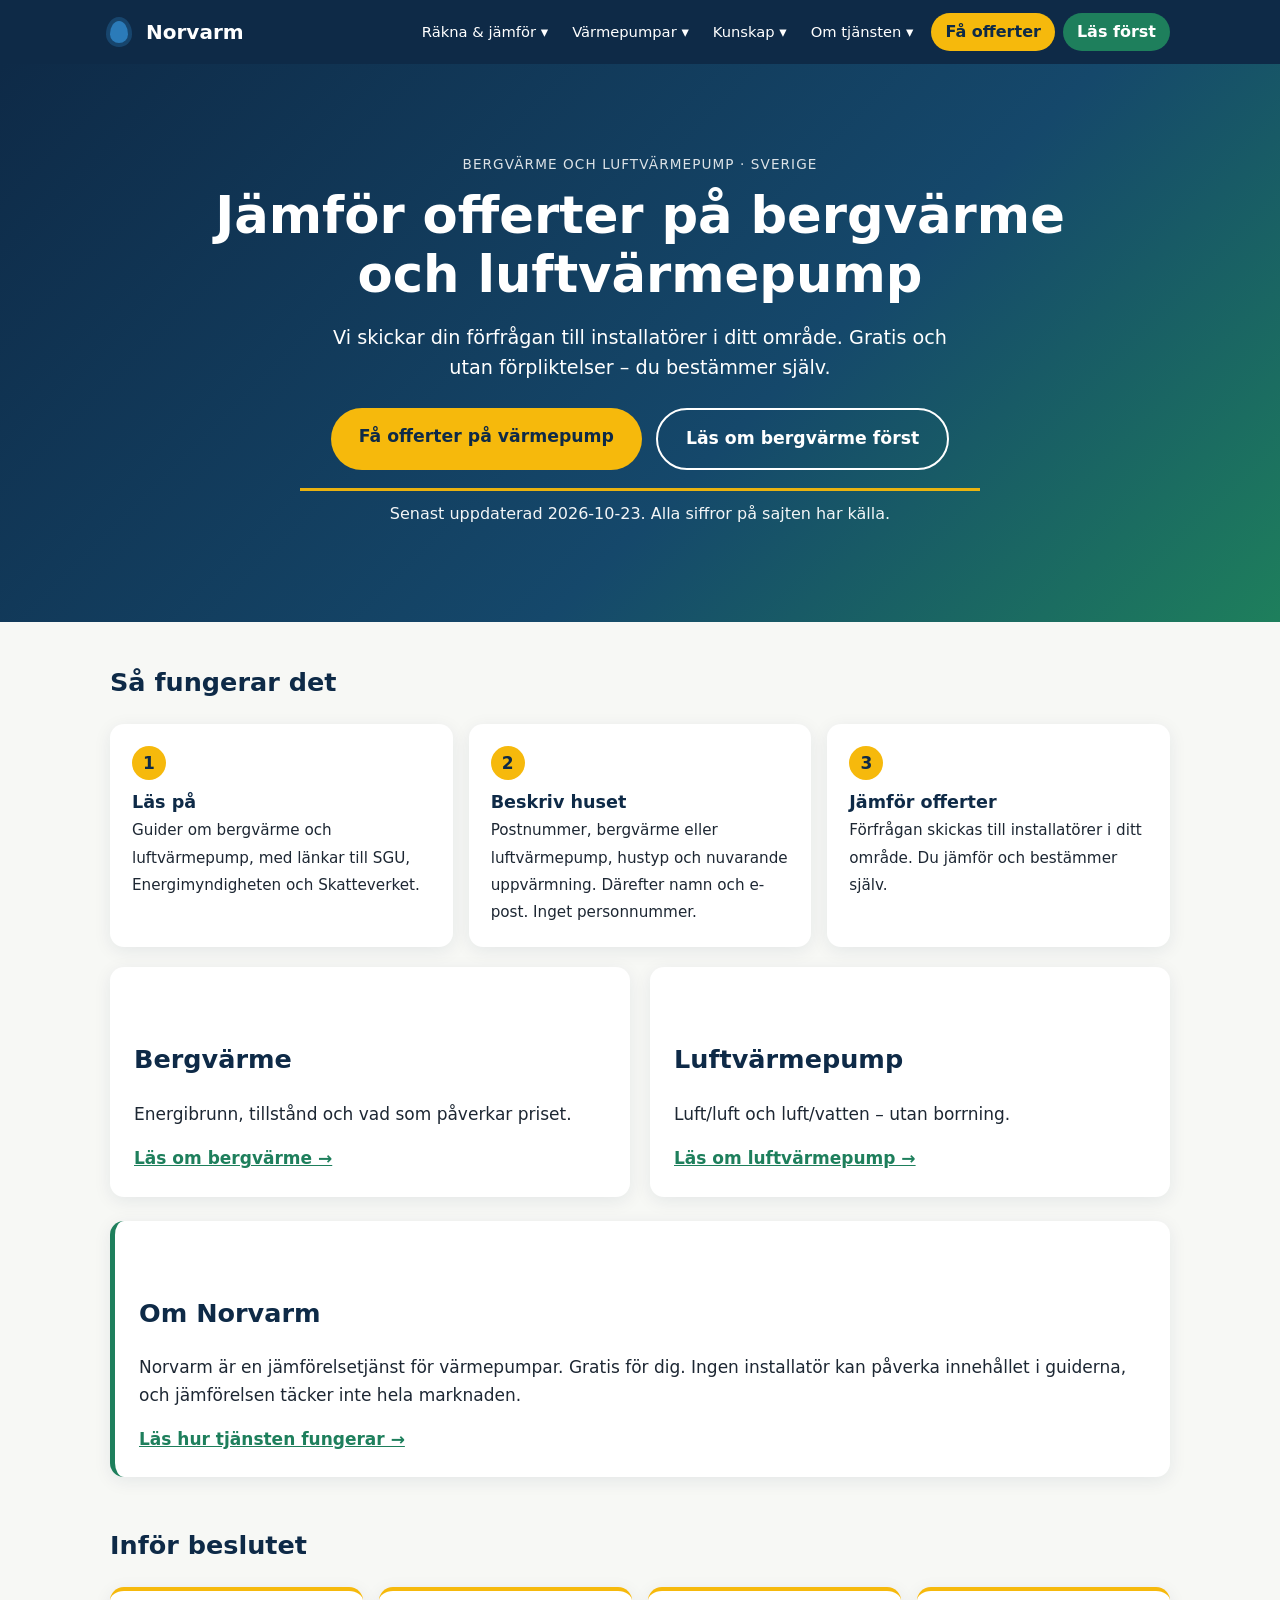
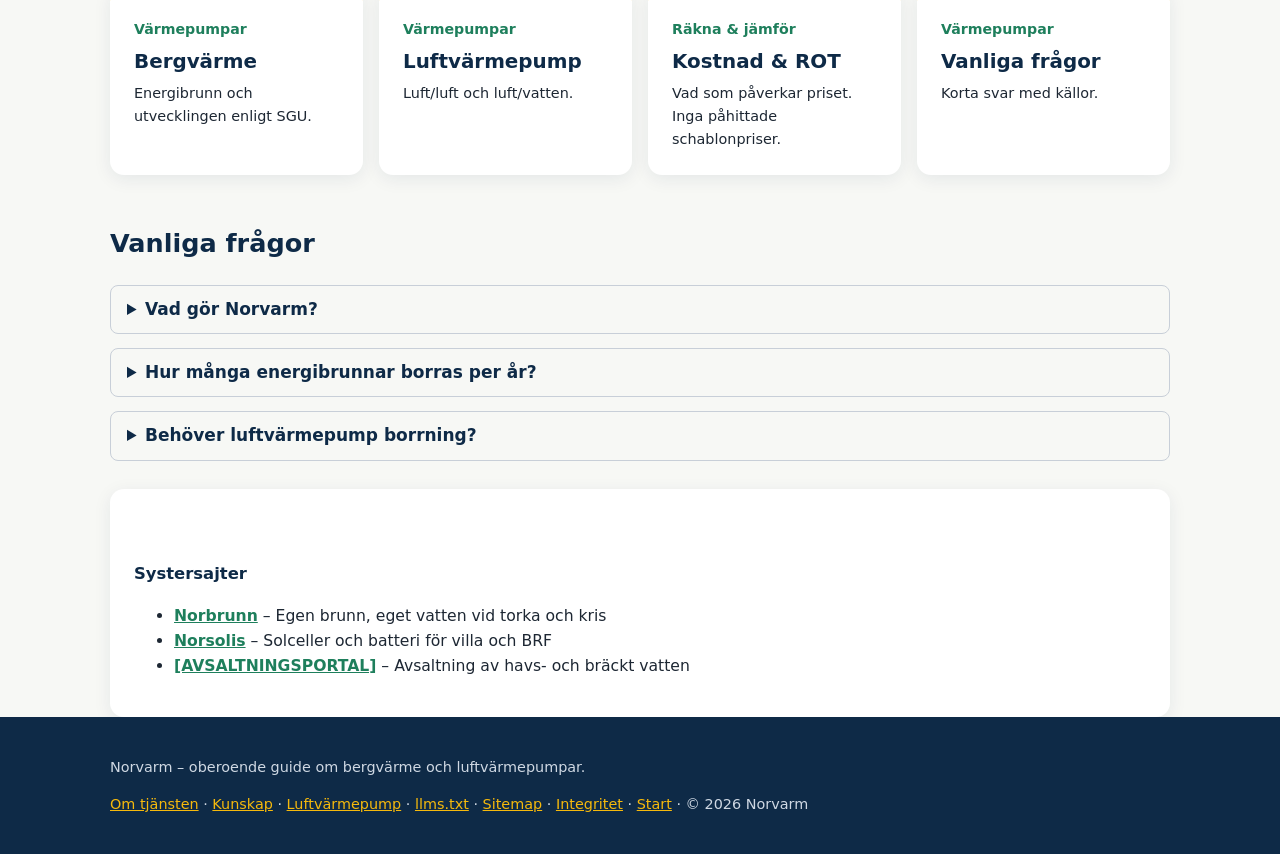
==== index.html @ ae88b84b "Staging: norvarm.se (noindex kvar, ej publicerad)" ====
<!doctype html><html lang="sv"><head><meta charset="utf-8"><meta name="viewport" content="width=device-width,initial-scale=1"><title>Bergvärme och luftvärmepump – jämför offerter | Norvarm</title><meta name="description" content="Guider om bergvärme och luftvärmepumpar med källor, och offerter från installatörer i ditt område."><meta name="robots" content="noindex,nofollow"><!-- PROTOTYP: ta bort noindex vid publicering --><link rel="canonical" href="https://norvarm.se/"><meta property="og:type" content="website"><meta property="og:site_name" content="Norvarm"><meta property="og:title" content="Bergvärme och luftvärmepump – jämför offerter | Norvarm"><meta property="og:description" content="Guider om bergvärme och luftvärmepumpar med källor, och offerter från installatörer i ditt område."><meta property="og:url" content="https://norvarm.se/"><meta property="og:locale" content="sv_SE"><script type="application/ld+json">{"@context": "https://schema.org", "@graph": [{"@type": "Organization", "@id": "https://norvarm.se/#org", "name": "Norvarm", "url": "https://norvarm.se/", "description": "Oberoende guide om bergvärme och luftvärmepumpar, med förmedling av offertförfrågningar till installatörer."}, {"@type": "FAQPage", "mainEntity": [{"@type": "Question", "name": "Vad gör Norvarm?", "acceptedAnswer": {"@type": "Answer", "text": "Norvarm samlar fakta om bergvärme och luftvärmepumpar och skickar din offertförfrågan vidare till installatörer i ditt område. Gratis för dig."}}, {"@type": "Question", "name": "Hur många energibrunnar borras per år?", "acceptedAnswer": {"@type": "Answer", "text": "I SGU:s brunnsregister finns 11 369 nya energibrunnar med borrår 2025, mot 21 293 år 2015."}}, {"@type": "Question", "name": "Behöver luftvärmepump borrning?", "acceptedAnswer": {"@type": "Answer", "text": "Nej. Den hämtar värme ur uteluften."}}]}, {"@type": "WebSite", "name": "Norvarm", "url": "https://norvarm.se/", "inLanguage": "sv-SE"}, {"@type": "Service", "name": "Offertförmedling värmepump", "serviceType": "Förmedling av offertförfrågningar för bergvärme och luftvärmepump", "provider": {"@id": "https://norvarm.se/#org"}, "areaServed": {"@type": "Country", "name": "Sverige"}, "offers": {"@type": "Offer", "price": "0", "priceCurrency": "SEK", "description": "Gratis för privatpersoner"}}]}</script><link rel="stylesheet" href="style.css"><!-- TODO: GoatCounter när domänen är live --></head><body>
<a class="skip" href="#main">Hoppa till innehållet</a>
<header><div class="wrap hd"><a class="logo" href="index.html"><span class="drop" aria-hidden="true"></span>Norvarm</a><button type="button" class="burger" aria-expanded="false" aria-controls="huvudmeny" aria-label="Öppna menyn">☰</button><nav id="huvudmeny" aria-label="Huvudmeny"><ul><li class="dd"><button type="button" aria-expanded="false" aria-controls="dd0">Räkna &amp; jämför <span aria-hidden="true">▾</span></button><ul id="dd0"><li><a href="offert.html">Jämför offerter</a></li><li><a href="kostnad-varmepump.html">Kostnad &amp; ROT</a></li></ul></li><li class="dd"><button type="button" aria-expanded="false" aria-controls="dd1">Värmepumpar <span aria-hidden="true">▾</span></button><ul id="dd1"><li><a href="bergvarme-energibrunn.html">Bergvärme</a></li><li><a href="luftvarmepump.html">Luftvärmepump</a></li><li><a href="vanliga-fragor-varme.html">Vanliga frågor</a></li></ul></li><li class="dd"><button type="button" aria-expanded="false" aria-controls="dd2">Kunskap <span aria-hidden="true">▾</span></button><ul id="dd2"><li><a href="kunskap.html">Alla guider</a></li></ul></li><li class="dd"><button type="button" aria-expanded="false" aria-controls="dd3">Om tjänsten <span aria-hidden="true">▾</span></button><ul id="dd3"><li><a href="om-tjansten.html">Så fungerar Norvarm</a></li><li><a href="integritet.html">Integritet</a></li></ul></li><li><a class="btn sm" href="offert.html">Få offerter</a></li><li><a class="btn sm alt" href="bergvarme-energibrunn.html">Läs först</a></li></ul></nav></div></header>
<main id="main"><section class="hero"><div class="wrap"><p class="kicker">Bergvärme och luftvärmepump · Sverige</p><h1>Jämför offerter på bergvärme och luftvärmepump</h1><p>Vi skickar din förfrågan till installatörer i ditt område. Gratis och utan förpliktelser – du bestämmer själv.</p>
<div class="ctas"><a class="btn big" href="offert.html">Få offerter på värmepump</a><a class="btn big ghost" href="bergvarme-energibrunn.html">Läs om bergvärme först</a></div>
<p class="after">Senast uppdaterad <time datetime="2026-10-23">2026-10-23</time>. Alla siffror på sajten har källa.</p></div></section>
<section class="wrap steps" aria-labelledby="sa-funkar"><h2 id="sa-funkar">Så fungerar det</h2><ol class="steplist">
<li><strong>Läs på</strong><span>Guider om bergvärme och luftvärmepump, med länkar till SGU, Energimyndigheten och Skatteverket.</span></li>
<li><strong>Beskriv huset</strong><span>Postnummer, bergvärme eller luftvärmepump, hustyp och nuvarande uppvärmning. Därefter namn och e-post. Inget personnummer.</span></li>
<li><strong>Jämför offerter</strong><span>Förfrågan skickas till installatörer i ditt område. Du jämför och bestämmer själv.</span></li></ol></section>
<section class="wrap split"><div class="box"><h2>Bergvärme</h2><p>Energibrunn, tillstånd och vad som påverkar priset.</p><a href="bergvarme-energibrunn.html">Läs om bergvärme →</a></div><div class="box"><h2>Luftvärmepump</h2><p>Luft/luft och luft/vatten – utan borrning.</p><a href="luftvarmepump.html">Läs om luftvärmepump →</a></div></section>
<section class="wrap trust"><div class="box"><h2>Om Norvarm</h2><p>Norvarm är en jämförelsetjänst för värmepumpar. Gratis för dig. Ingen installatör kan påverka innehållet i guiderna, och jämförelsen täcker inte hela marknaden.</p><a href="om-tjansten.html">Läs hur tjänsten fungerar →</a></div></section>
<section class="wrap"><h2>Inför beslutet</h2><div class="grid">
<a class="card" href="bergvarme-energibrunn.html"><small>Värmepumpar</small><h3>Bergvärme</h3><p>Energibrunn och utvecklingen enligt SGU.</p></a>
<a class="card" href="luftvarmepump.html"><small>Värmepumpar</small><h3>Luftvärmepump</h3><p>Luft/luft och luft/vatten.</p></a>
<a class="card" href="kostnad-varmepump.html"><small>Räkna &amp; jämför</small><h3>Kostnad &amp; ROT</h3><p>Vad som påverkar priset. Inga påhittade schablonpriser.</p></a>
<a class="card" href="vanliga-fragor-varme.html"><small>Värmepumpar</small><h3>Vanliga frågor</h3><p>Korta svar med källor.</p></a></div></section>
<section class="wrap"><section aria-labelledby="faq"><h2 id="faq">Vanliga frågor</h2><details><summary>Vad gör Norvarm?</summary><p>Norvarm samlar fakta om bergvärme och luftvärmepumpar och skickar din offertförfrågan vidare till installatörer i ditt område. Gratis för dig.</p></details><details><summary>Hur många energibrunnar borras per år?</summary><p>I SGU:s brunnsregister finns 11 369 nya energibrunnar med borrår 2025, mot 21 293 år 2015.</p></details><details><summary>Behöver luftvärmepump borrning?</summary><p>Nej. Den hämtar värme ur uteluften.</p></details></section><aside class="box" aria-label="Systersajter" style="margin-top:28px;font-size:.92em"><h2 style="font-size:1.05em">Systersajter</h2><ul><li><a href="https://norbrunn.se/" rel="noopener">Norbrunn</a> – Egen brunn, eget vatten vid torka och kris</li><li><a href="https://norsolis.com/" rel="noopener">Norsolis</a> – Solceller och batteri för villa och BRF</li><li><a href="https://[AVSALTNING-DOMÄN]/" rel="noopener">[AVSALTNINGSPORTAL]</a> – Avsaltning av havs- och bräckt vatten</li></ul></aside></section></main><footer><div class="wrap"><p>Norvarm – oberoende guide om bergvärme och luftvärmepumpar. <!-- TODO: bolag, org.nr och kontaktadress bestäms innan publicering --></p><p><a href="om-tjansten.html">Om tjänsten</a> · <a href="kunskap.html">Kunskap</a> · <a href="luftvarmepump.html">Luftvärmepump</a> · <a href="llms.txt">llms.txt</a> · <a href="sitemap.xml">Sitemap</a> · <a href="integritet.html">Integritet</a> · <a href="index.html">Start</a> · © 2026 Norvarm</p></div></footer>
<script>(function(){var dds=document.querySelectorAll('.dd');function closeAll(x){dds.forEach(function(d){if(d!==x){d.classList.remove('on');d.firstElementChild.setAttribute('aria-expanded','false')}})}
dds.forEach(function(d){var b=d.firstElementChild;b.addEventListener('click',function(){var o=!d.classList.contains('on');closeAll(d);d.classList.toggle('on',o);b.setAttribute('aria-expanded',String(o))})});
var bg=document.querySelector('.burger');bg.addEventListener('click',function(){var o=document.body.classList.toggle('open');bg.setAttribute('aria-expanded',String(o));bg.setAttribute('aria-label',o?'Stäng menyn':'Öppna menyn')});
document.addEventListener('keydown',function(e){if(e.key==='Escape'){closeAll(null);document.body.classList.remove('open')}});
document.addEventListener('click',function(e){if(!e.target.closest('.dd'))closeAll(null)})})();</script></body></html>
---- style.css ----
:root{--y:#F6B90C;--b:#0E2A47;--g:#1E7F5C;--bg:#F7F8F5}*{box-sizing:border-box}body{margin:0;font:17px/1.6 system-ui,Segoe UI,Roboto,sans-serif;color:#1d2733;background:var(--bg)}
.wrap{max-width:1100px;margin:auto;padding:0 20px}header{background:var(--b);position:sticky;top:0;z-index:9}.hd{display:flex;align-items:center;justify-content:space-between;min-height:64px}
.logo{color:#fff;font-weight:800;font-size:1.25rem;text-decoration:none;display:flex;gap:10px;align-items:center}.sun{width:22px;height:22px;border-radius:50%;background:var(--y);box-shadow:0 0 0 4px #f6b90c55}
nav ul{list-style:none;margin:0;padding:0;display:flex;gap:4px;align-items:center}nav button,nav a{color:#fff;background:none;border:0;font:inherit;font-size:.92rem;padding:8px 10px;cursor:pointer;text-decoration:none}
.dd{position:relative}.dd ul{display:none;position:absolute;top:100%;left:0;background:#fff;border-radius:8px;box-shadow:0 8px 24px #0003;flex-direction:column;align-items:stretch;min-width:210px;padding:6px}.dd ul a{color:var(--b);display:block}.dd ul a:hover{background:#f6b90c33}
.dd.on ul{display:flex}@media(hover:hover) and (min-width:861px){.dd:hover ul{display:flex}}.burger{display:none;color:#fff;background:none;border:0;font-size:1.6rem}
.btn{display:inline-block;background:var(--y);color:var(--b)!important;font-weight:700;padding:12px 22px;border-radius:999px;text-decoration:none;border:0;cursor:pointer;font-size:1rem}.btn.alt{background:var(--g);color:#fff!important}.btn.sm{padding:6px 14px;margin-left:4px}
.hero{background:linear-gradient(135deg,var(--b),#15486b 60%,var(--g));color:#fff;padding:90px 0 80px}.hero h1{font-size:clamp(2rem,5vw,3.2rem);line-height:1.15;max-width:760px;margin:0 0 16px}.hero p{font-size:1.2rem;max-width:620px}.ctas{display:flex;gap:14px;flex-wrap:wrap;margin-top:24px}
.split{display:grid;grid-template-columns:1fr 1fr;gap:20px;margin-top:-40px}.box,.card{background:#fff;border-radius:14px;padding:24px;box-shadow:0 4px 18px #0e2a4714}.box a{color:var(--g);font-weight:700}
.grid{display:grid;grid-template-columns:repeat(auto-fill,minmax(240px,1fr));gap:16px}.card{text-decoration:none;color:inherit;border-top:4px solid var(--y)}.card:hover{transform:translateY(-2px)}.card h3{margin:4px 0;color:var(--b)}.card small{color:var(--g);font-weight:700}.card p{font-size:.9rem;margin:0}
h2{color:var(--b);margin-top:48px}.chips{display:flex;flex-wrap:wrap;gap:10px;margin-bottom:60px}.chip{background:#fff;border:2px solid var(--b);color:var(--b);padding:8px 16px;border-radius:999px;text-decoration:none;font-weight:600}
.article{max-width:820px;background:#fff;margin:30px auto;padding:30px 40px;border-radius:14px}.article h1{color:var(--b);line-height:1.2}.article a{color:var(--g)}table{border-collapse:collapse;width:100%;display:block;overflow-x:auto;font-size:.92rem}td,th{border:1px solid #dde;padding:8px;text-align:left}th{background:#f6b90c22}
.ctabox{display:flex;gap:12px;flex-wrap:wrap;margin-top:30px;padding:20px;background:#f6b90c1a;border-radius:12px}
.formwrap{max-width:680px;margin:30px auto;background:#fff;padding:30px;border-radius:14px}.banner{background:#fff4d1;border:1px solid var(--y);color:#6b4e00;padding:8px 12px;border-radius:8px;font-size:.9rem;font-weight:600}
form label{display:block;margin:14px 0;font-weight:600;font-size:.95rem}input,select,textarea{display:block;width:100%;margin-top:5px;padding:11px;border:1px solid #c8cfd8;border-radius:8px;font:inherit}fieldset{border:1px solid #c8cfd8;border-radius:8px;margin:14px 0}label.c{display:flex;gap:8px;align-items:center;margin:6px 0;font-weight:400}label.c input{width:auto;margin:0}
.tack{text-align:center;padding:30px}footer{background:var(--b);color:#cfd8e3;padding:24px 0;font-size:.9rem}footer a{color:var(--y)}
@media(max-width:860px){.burger{display:block}nav{display:none;position:absolute;top:64px;left:0;right:0;background:var(--b);padding:10px 20px}body.open nav{display:block}nav ul{flex-direction:column;align-items:stretch}.dd ul{position:static;box-shadow:none}.split{grid-template-columns:1fr;margin-top:20px}.article{padding:20px;margin:0;border-radius:0}}
.aeo blockquote{border-left:4px solid #f5a623;background:#fff8ec;margin:1em 0;padding:.8em 1em;font-size:1.05em}
.aeo table{font-size:.9em}.updated{color:#666;font-size:.9em}
.nlf{max-width:520px;margin:1.5rem 0}.nlf form{display:grid;gap:.6rem}.nlf label{display:grid;gap:.25rem}.nlf label.c{display:block}.nlf input[type=email],.nlf select{padding:.5rem}.nlhero{max-width:none;background:#fff7e0;border:2px solid #f2b705;border-radius:12px;padding:1.5rem;margin:2rem 0}

/* 2026-10-09: säljande startsida, kalkyl, tvåstegsformulär, tillgänglighet */
.skip{position:absolute;left:-9999px;top:0;background:var(--y);color:var(--b);padding:10px 16px;z-index:99;font-weight:700}.skip:focus{left:10px;top:10px}
a:focus-visible,button:focus-visible,input:focus-visible,select:focus-visible,textarea:focus-visible,summary:focus-visible{outline:3px solid var(--y);outline-offset:2px}
.hero .kicker{text-transform:uppercase;letter-spacing:.08em;font-size:.85rem;opacity:.85;margin:0 0 10px}.hero h1{max-width:880px}
.btn.big{padding:15px 28px;font-size:1.08rem}.btn.ghost{background:transparent;color:#fff!important;border:2px solid #fff}.btn.ghostdark{background:#fff;color:var(--b)!important;border:2px solid var(--b)}
.hero .after{font-size:1rem;max-width:680px;opacity:.95;margin-top:18px;border-left:3px solid var(--y);padding-left:12px}
.steps h2{margin-top:40px}.steplist{list-style:none;padding:0;margin:0;display:grid;grid-template-columns:repeat(auto-fit,minmax(min(100%,240px),1fr));gap:16px;counter-reset:s}
.steplist li{background:#fff;border-radius:14px;padding:22px;box-shadow:0 4px 18px #0e2a4714;counter-increment:s}.steplist li::before{content:counter(s);display:inline-grid;place-items:center;width:34px;height:34px;border-radius:50%;background:var(--y);color:var(--b);font-weight:800;margin-bottom:8px}
.steplist strong{display:block;color:var(--b);font-size:1.1rem}.steplist span{font-size:.95rem}
.note{font-size:.92rem;color:#4a5866}.trust{margin-top:24px}.trust .box{border-left:5px solid var(--g)}.trust a{color:var(--g);font-weight:700}
.ctalead{flex-basis:100%;margin:0 0 4px;font-weight:600;color:var(--b)}
.crumbs{font-size:.88rem;margin-bottom:6px}.crumbs a{color:var(--g)}
.calcform fieldset{padding:12px 16px}.cgrid{display:grid;grid-template-columns:repeat(auto-fit,minmax(min(100%,230px),1fr));gap:4px 18px}
.cf{margin:10px 0}.cf label{display:block;font-weight:600;font-size:.95rem;margin:0}.cf .unit{font-weight:400;color:#4a5866}.cf small,form small{display:block;font-size:.82rem;color:#4a5866;margin-top:3px}
details{margin:14px 0;border:1px solid #c8cfd8;border-radius:8px;padding:10px 16px}summary{cursor:pointer;font-weight:700;color:var(--b)}
input[aria-invalid=true]{border-color:#b3261e;background:#fff5f4}.err{color:#b3261e;font-weight:600}
.kpis{display:grid;grid-template-columns:repeat(auto-fit,minmax(min(100%,200px),1fr));gap:12px;margin:10px 0}.kpi{background:#eef5ee;border-radius:10px;padding:14px}.kpi span{font-size:.88rem;color:#2c4a3e}.kpi strong{display:block;font-size:1.5rem;color:var(--b);line-height:1.25;margin:4px 0}.kpi small{font-size:.8rem;color:#4a5866}
table caption{text-align:left;font-weight:600;padding:6px 0;color:var(--b)}
.ctabox.big{display:block;background:#fff7e0;border:2px solid var(--y)}.ctabox.big h2{margin-top:0}
.stegind{font-weight:700;color:var(--g);margin:18px 0 0}.btnrow{display:flex;gap:12px;flex-wrap:wrap;margin-top:16px}
form label.c{align-items:flex-start}form label.c input{margin-top:5px}form h2{margin-top:20px}
.placeholder{background:#fff4d1;border:2px dashed var(--y);padding:10px 14px;border-radius:8px}
@media(max-width:860px){.dd ul{display:none}.dd.on ul{display:flex}nav .btn.sm{margin:6px 0;text-align:center}}
@media(max-width:480px){.hero{padding:48px 0 44px}.ctas .btn{width:100%;text-align:center}.formwrap{padding:18px 14px;margin:0;border-radius:0}.wrap{padding:0 14px}.btnrow .btn{flex:1 1 100%}.kpi strong{font-size:1.3rem}.article{padding:18px 14px}}
.article{overflow-wrap:break-word}.article a{word-break:break-word}
h2[id],h3[id],section[id]{scroll-margin-top:80px}
/* Startsidans hero centrerad + läsbara länkar (2026-10-16) */
.hero .wrap{text-align:center}.hero h1,.hero p,.hero p.kicker{margin-left:auto;margin-right:auto}.hero .ctas{justify-content:center}
.hero .after{border-left:0;border-top:3px solid var(--y);padding:10px 0 0}
.hero a:not(.btn){color:var(--y)}
.nlhero a{color:var(--b)}
/* Felmeddelanden i formulär (2026-10-17) */
.fel{color:#9B1C1C;background:#FDECEC;border-left:4px solid #9B1C1C;padding:8px 12px;font-weight:700}
.fel[hidden]{display:none}
.guidecta{margin:22px 0;padding:16px 20px;background:#fff7e0;border-left:4px solid var(--y);border-radius:10px}
.guidecta p{margin:0 0 10px}
.guidecta .btn.sm{margin:4px 8px 4px 0}
.sr{position:absolute!important;width:1px;height:1px;overflow:hidden;clip:rect(0 0 0 0);white-space:nowrap}
.lagesval{background:#fff7e0;border:2px solid var(--y)}
.lagesval label.c{display:flex;gap:8px;align-items:flex-start;margin:8px 0}
fieldset.lage{border:0;padding:0;margin:0}
fieldset.lage[hidden]{display:none}
.ferr{display:block;color:#9B1C1C;font-size:.92rem;font-weight:700;margin:4px 0 8px}
[aria-invalid=true]:not([type=radio]):not([type=checkbox]){border-color:#9B1C1C;outline:1px solid #9B1C1C}
/* brunn: droppe i stället för sol */
.drop{width:18px;height:22px;border-radius:50% 50% 50% 50%/60% 60% 40% 40%;background:#2B7BB9;box-shadow:0 0 0 4px #2b7bb955;display:inline-block;margin-right:8px;vertical-align:middle}
.split{margin-top:20px}
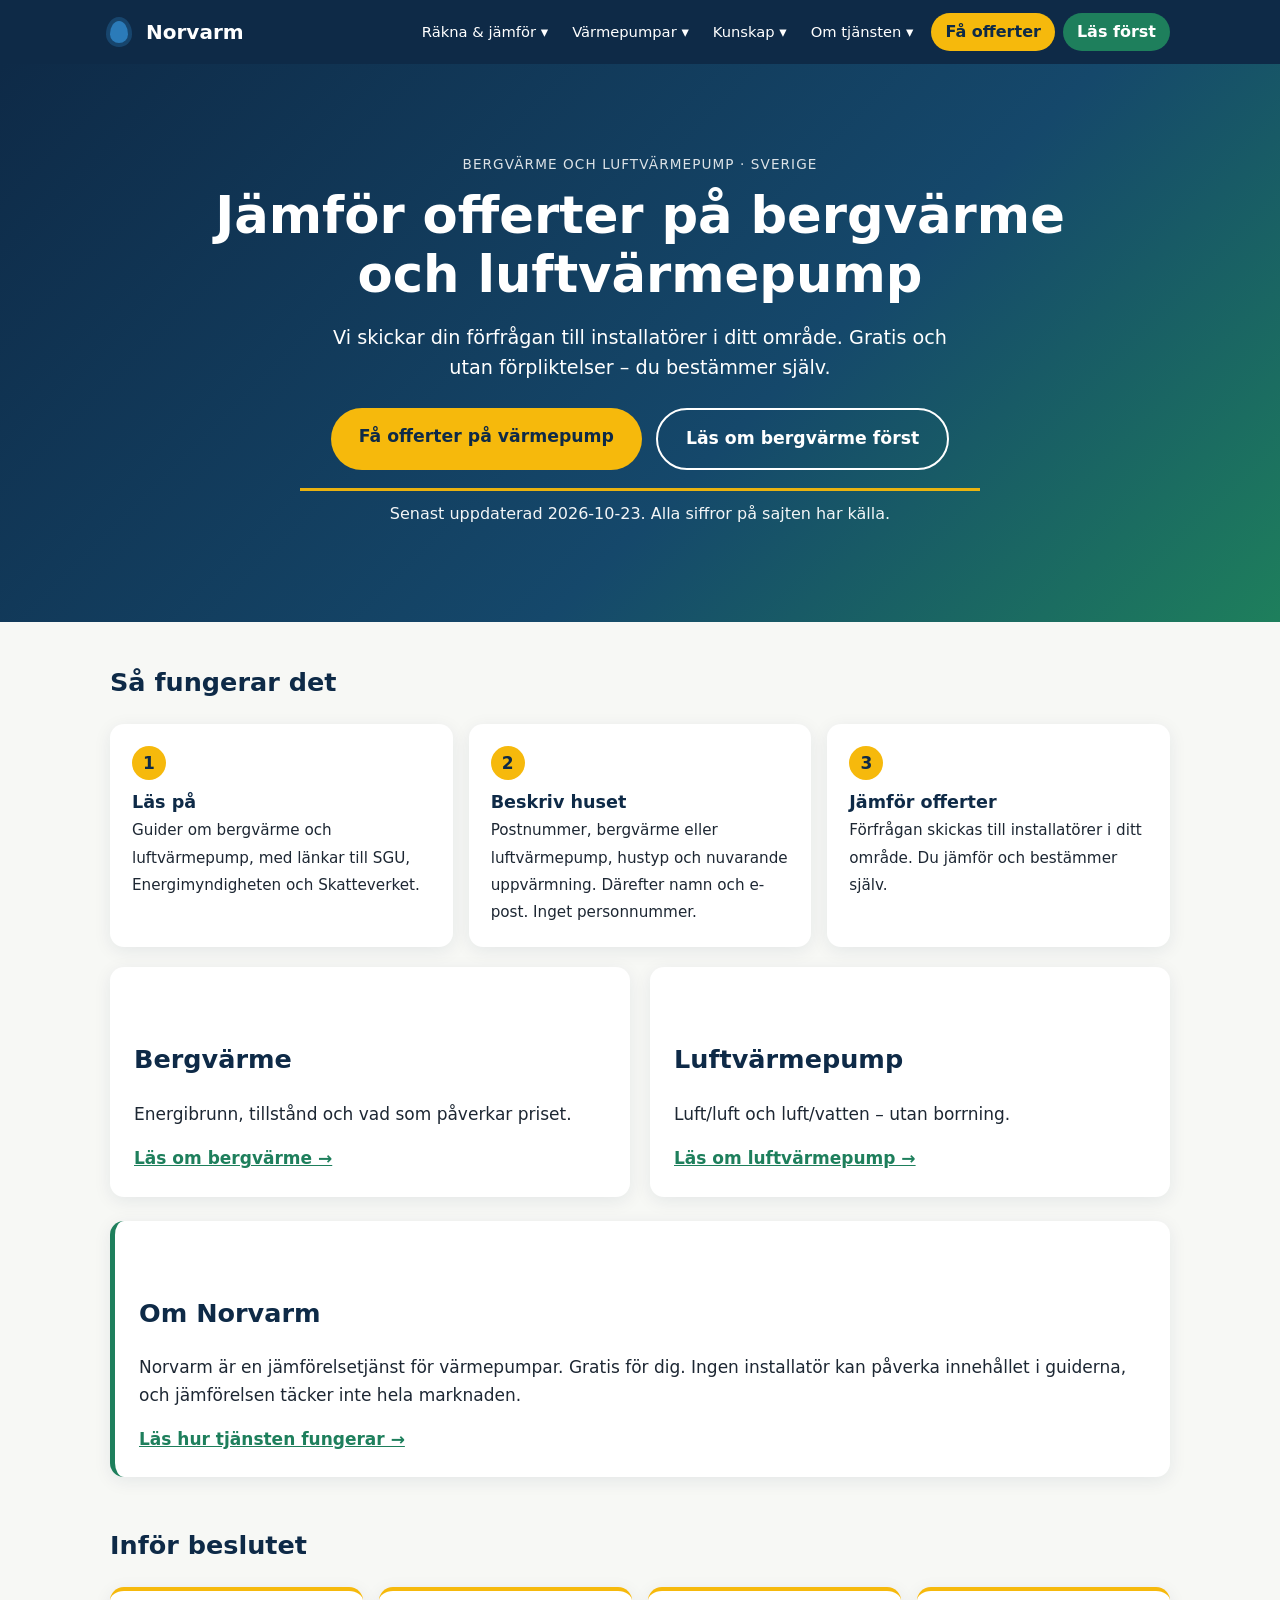
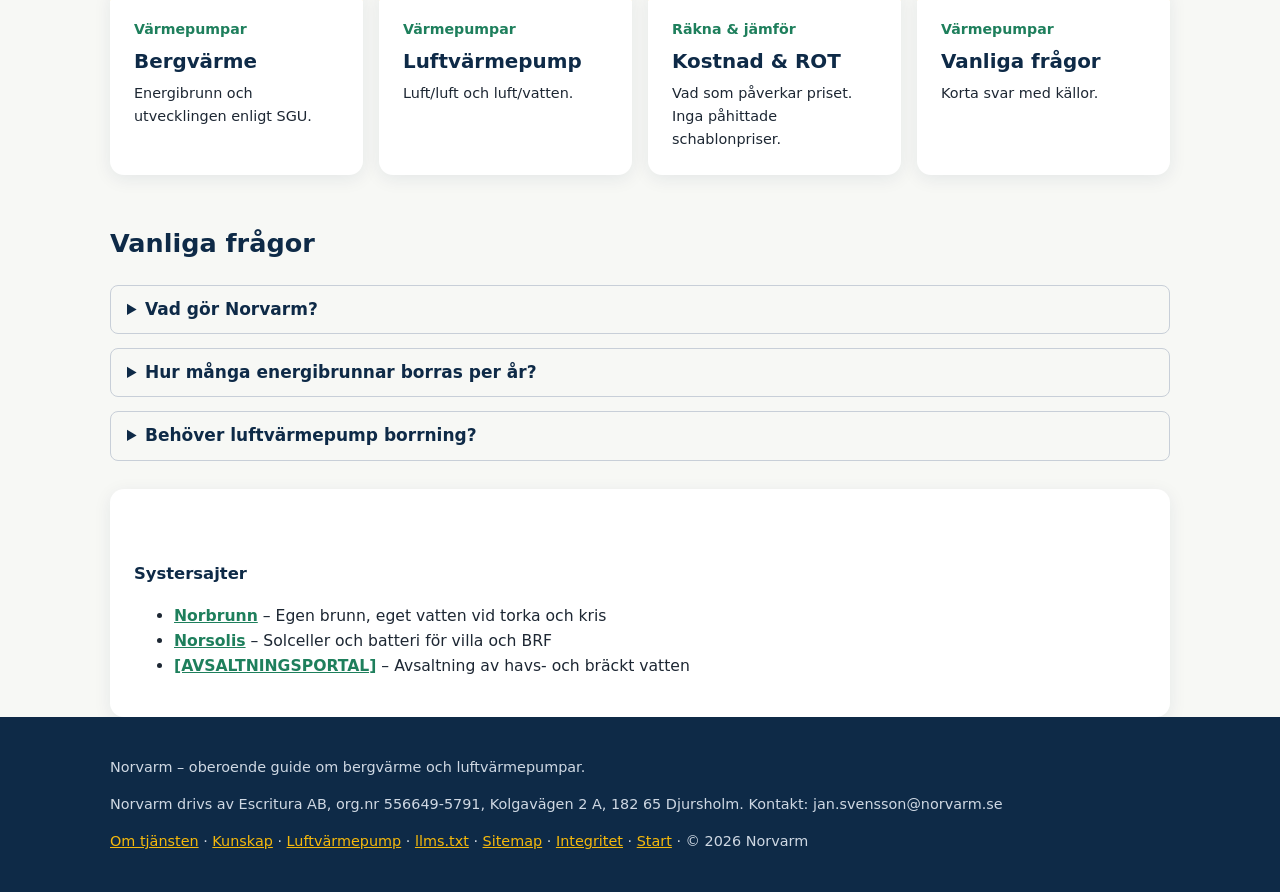
==== commit e37cbe5c: "Bolag/kontakt (Escritura AB, Jan Svensson), mejl som TODO" ====
--- a/index.html
+++ b/index.html
@@ -1,4 +1,4 @@
-<!doctype html><html lang="sv"><head><meta charset="utf-8"><meta name="viewport" content="width=device-width,initial-scale=1"><title>Bergvärme och luftvärmepump – jämför offerter | Norvarm</title><meta name="description" content="Guider om bergvärme och luftvärmepumpar med källor, och offerter från installatörer i ditt område."><meta name="robots" content="noindex,nofollow"><!-- PROTOTYP: ta bort noindex vid publicering --><link rel="canonical" href="https://norvarm.se/"><meta property="og:type" content="website"><meta property="og:site_name" content="Norvarm"><meta property="og:title" content="Bergvärme och luftvärmepump – jämför offerter | Norvarm"><meta property="og:description" content="Guider om bergvärme och luftvärmepumpar med källor, och offerter från installatörer i ditt område."><meta property="og:url" content="https://norvarm.se/"><meta property="og:locale" content="sv_SE"><script type="application/ld+json">{"@context": "https://schema.org", "@graph": [{"@type": "Organization", "@id": "https://norvarm.se/#org", "name": "Norvarm", "url": "https://norvarm.se/", "description": "Oberoende guide om bergvärme och luftvärmepumpar, med förmedling av offertförfrågningar till installatörer."}, {"@type": "FAQPage", "mainEntity": [{"@type": "Question", "name": "Vad gör Norvarm?", "acceptedAnswer": {"@type": "Answer", "text": "Norvarm samlar fakta om bergvärme och luftvärmepumpar och skickar din offertförfrågan vidare till installatörer i ditt område. Gratis för dig."}}, {"@type": "Question", "name": "Hur många energibrunnar borras per år?", "acceptedAnswer": {"@type": "Answer", "text": "I SGU:s brunnsregister finns 11 369 nya energibrunnar med borrår 2025, mot 21 293 år 2015."}}, {"@type": "Question", "name": "Behöver luftvärmepump borrning?", "acceptedAnswer": {"@type": "Answer", "text": "Nej. Den hämtar värme ur uteluften."}}]}, {"@type": "WebSite", "name": "Norvarm", "url": "https://norvarm.se/", "inLanguage": "sv-SE"}, {"@type": "Service", "name": "Offertförmedling värmepump", "serviceType": "Förmedling av offertförfrågningar för bergvärme och luftvärmepump", "provider": {"@id": "https://norvarm.se/#org"}, "areaServed": {"@type": "Country", "name": "Sverige"}, "offers": {"@type": "Offer", "price": "0", "priceCurrency": "SEK", "description": "Gratis för privatpersoner"}}]}</script><link rel="stylesheet" href="style.css"><!-- TODO: GoatCounter när domänen är live --></head><body>
+<!doctype html><html lang="sv"><head><meta charset="utf-8"><meta name="viewport" content="width=device-width,initial-scale=1"><title>Bergvärme och luftvärmepump – jämför offerter | Norvarm</title><meta name="description" content="Guider om bergvärme och luftvärmepumpar med källor, och offerter från installatörer i ditt område."><meta name="robots" content="noindex,nofollow"><!-- PROTOTYP: ta bort noindex vid publicering --><link rel="canonical" href="https://norvarm.se/"><meta property="og:type" content="website"><meta property="og:site_name" content="Norvarm"><meta property="og:title" content="Bergvärme och luftvärmepump – jämför offerter | Norvarm"><meta property="og:description" content="Guider om bergvärme och luftvärmepumpar med källor, och offerter från installatörer i ditt område."><meta property="og:url" content="https://norvarm.se/"><meta property="og:locale" content="sv_SE"><script type="application/ld+json">{"@context": "https://schema.org", "@graph": [{"@type": "Organization", "@id": "https://norvarm.se/#org", "name": "Norvarm", "url": "https://norvarm.se/", "description": "Oberoende guide om bergvärme och luftvärmepumpar, med förmedling av offertförfrågningar till installatörer.", "legalName": "Escritura AB", "taxID": "556649-5791", "address": {"@type": "PostalAddress", "streetAddress": "Kolgavägen 2 A", "postalCode": "182 65", "addressLocality": "Djursholm", "addressCountry": "SE"}}, {"@type": "FAQPage", "mainEntity": [{"@type": "Question", "name": "Vad gör Norvarm?", "acceptedAnswer": {"@type": "Answer", "text": "Norvarm samlar fakta om bergvärme och luftvärmepumpar och skickar din offertförfrågan vidare till installatörer i ditt område. Gratis för dig."}}, {"@type": "Question", "name": "Hur många energibrunnar borras per år?", "acceptedAnswer": {"@type": "Answer", "text": "I SGU:s brunnsregister finns 11 369 nya energibrunnar med borrår 2025, mot 21 293 år 2015."}}, {"@type": "Question", "name": "Behöver luftvärmepump borrning?", "acceptedAnswer": {"@type": "Answer", "text": "Nej. Den hämtar värme ur uteluften."}}]}, {"@type": "WebSite", "name": "Norvarm", "url": "https://norvarm.se/", "inLanguage": "sv-SE"}, {"@type": "Service", "name": "Offertförmedling värmepump", "serviceType": "Förmedling av offertförfrågningar för bergvärme och luftvärmepump", "provider": {"@id": "https://norvarm.se/#org"}, "areaServed": {"@type": "Country", "name": "Sverige"}, "offers": {"@type": "Offer", "price": "0", "priceCurrency": "SEK", "description": "Gratis för privatpersoner"}}]}</script><link rel="stylesheet" href="style.css"><!-- TODO: GoatCounter när domänen är live --></head><body>
 <a class="skip" href="#main">Hoppa till innehållet</a>
 <header><div class="wrap hd"><a class="logo" href="index.html"><span class="drop" aria-hidden="true"></span>Norvarm</a><button type="button" class="burger" aria-expanded="false" aria-controls="huvudmeny" aria-label="Öppna menyn">☰</button><nav id="huvudmeny" aria-label="Huvudmeny"><ul><li class="dd"><button type="button" aria-expanded="false" aria-controls="dd0">Räkna &amp; jämför <span aria-hidden="true">▾</span></button><ul id="dd0"><li><a href="offert.html">Jämför offerter</a></li><li><a href="kostnad-varmepump.html">Kostnad &amp; ROT</a></li></ul></li><li class="dd"><button type="button" aria-expanded="false" aria-controls="dd1">Värmepumpar <span aria-hidden="true">▾</span></button><ul id="dd1"><li><a href="bergvarme-energibrunn.html">Bergvärme</a></li><li><a href="luftvarmepump.html">Luftvärmepump</a></li><li><a href="vanliga-fragor-varme.html">Vanliga frågor</a></li></ul></li><li class="dd"><button type="button" aria-expanded="false" aria-controls="dd2">Kunskap <span aria-hidden="true">▾</span></button><ul id="dd2"><li><a href="kunskap.html">Alla guider</a></li></ul></li><li class="dd"><button type="button" aria-expanded="false" aria-controls="dd3">Om tjänsten <span aria-hidden="true">▾</span></button><ul id="dd3"><li><a href="om-tjansten.html">Så fungerar Norvarm</a></li><li><a href="integritet.html">Integritet</a></li></ul></li><li><a class="btn sm" href="offert.html">Få offerter</a></li><li><a class="btn sm alt" href="bergvarme-energibrunn.html">Läs först</a></li></ul></nav></div></header>
 <main id="main"><section class="hero"><div class="wrap"><p class="kicker">Bergvärme och luftvärmepump · Sverige</p><h1>Jämför offerter på bergvärme och luftvärmepump</h1><p>Vi skickar din förfrågan till installatörer i ditt område. Gratis och utan förpliktelser – du bestämmer själv.</p>
@@ -15,7 +15,7 @@
 <a class="card" href="luftvarmepump.html"><small>Värmepumpar</small><h3>Luftvärmepump</h3><p>Luft/luft och luft/vatten.</p></a>
 <a class="card" href="kostnad-varmepump.html"><small>Räkna &amp; jämför</small><h3>Kostnad &amp; ROT</h3><p>Vad som påverkar priset. Inga påhittade schablonpriser.</p></a>
 <a class="card" href="vanliga-fragor-varme.html"><small>Värmepumpar</small><h3>Vanliga frågor</h3><p>Korta svar med källor.</p></a></div></section>
-<section class="wrap"><section aria-labelledby="faq"><h2 id="faq">Vanliga frågor</h2><details><summary>Vad gör Norvarm?</summary><p>Norvarm samlar fakta om bergvärme och luftvärmepumpar och skickar din offertförfrågan vidare till installatörer i ditt område. Gratis för dig.</p></details><details><summary>Hur många energibrunnar borras per år?</summary><p>I SGU:s brunnsregister finns 11 369 nya energibrunnar med borrår 2025, mot 21 293 år 2015.</p></details><details><summary>Behöver luftvärmepump borrning?</summary><p>Nej. Den hämtar värme ur uteluften.</p></details></section><aside class="box" aria-label="Systersajter" style="margin-top:28px;font-size:.92em"><h2 style="font-size:1.05em">Systersajter</h2><ul><li><a href="https://norbrunn.se/" rel="noopener">Norbrunn</a> – Egen brunn, eget vatten vid torka och kris</li><li><a href="https://norsolis.com/" rel="noopener">Norsolis</a> – Solceller och batteri för villa och BRF</li><li><a href="https://[AVSALTNING-DOMÄN]/" rel="noopener">[AVSALTNINGSPORTAL]</a> – Avsaltning av havs- och bräckt vatten</li></ul></aside></section></main><footer><div class="wrap"><p>Norvarm – oberoende guide om bergvärme och luftvärmepumpar. <!-- TODO: bolag, org.nr och kontaktadress bestäms innan publicering --></p><p><a href="om-tjansten.html">Om tjänsten</a> · <a href="kunskap.html">Kunskap</a> · <a href="luftvarmepump.html">Luftvärmepump</a> · <a href="llms.txt">llms.txt</a> · <a href="sitemap.xml">Sitemap</a> · <a href="integritet.html">Integritet</a> · <a href="index.html">Start</a> · © 2026 Norvarm</p></div></footer>
+<section class="wrap"><section aria-labelledby="faq"><h2 id="faq">Vanliga frågor</h2><details><summary>Vad gör Norvarm?</summary><p>Norvarm samlar fakta om bergvärme och luftvärmepumpar och skickar din offertförfrågan vidare till installatörer i ditt område. Gratis för dig.</p></details><details><summary>Hur många energibrunnar borras per år?</summary><p>I SGU:s brunnsregister finns 11 369 nya energibrunnar med borrår 2025, mot 21 293 år 2015.</p></details><details><summary>Behöver luftvärmepump borrning?</summary><p>Nej. Den hämtar värme ur uteluften.</p></details></section><aside class="box" aria-label="Systersajter" style="margin-top:28px;font-size:.92em"><h2 style="font-size:1.05em">Systersajter</h2><ul><li><a href="https://norbrunn.se/" rel="noopener">Norbrunn</a> – Egen brunn, eget vatten vid torka och kris</li><li><a href="https://norsolis.com/" rel="noopener">Norsolis</a> – Solceller och batteri för villa och BRF</li><li><a href="https://[AVSALTNING-DOMÄN]/" rel="noopener">[AVSALTNINGSPORTAL]</a> – Avsaltning av havs- och bräckt vatten</li></ul></aside></section></main><footer><div class="wrap"><p>Norvarm – oberoende guide om bergvärme och luftvärmepumpar.</p><p>Norvarm drivs av Escritura AB, org.nr 556649-5791, Kolgavägen 2 A, 182 65 Djursholm. Kontakt: jan.svensson@norvarm.se <!-- TODO: brevlådan finns inte än – skapa den och sätt MEJL_KLAR=True innan publicering --></p><p><a href="om-tjansten.html">Om tjänsten</a> · <a href="kunskap.html">Kunskap</a> · <a href="luftvarmepump.html">Luftvärmepump</a> · <a href="llms.txt">llms.txt</a> · <a href="sitemap.xml">Sitemap</a> · <a href="integritet.html">Integritet</a> · <a href="index.html">Start</a> · © 2026 Norvarm</p></div></footer>
 <script>(function(){var dds=document.querySelectorAll('.dd');function closeAll(x){dds.forEach(function(d){if(d!==x){d.classList.remove('on');d.firstElementChild.setAttribute('aria-expanded','false')}})}
 dds.forEach(function(d){var b=d.firstElementChild;b.addEventListener('click',function(){var o=!d.classList.contains('on');closeAll(d);d.classList.toggle('on',o);b.setAttribute('aria-expanded',String(o))})});
 var bg=document.querySelector('.burger');bg.addEventListener('click',function(){var o=document.body.classList.toggle('open');bg.setAttribute('aria-expanded',String(o));bg.setAttribute('aria-label',o?'Stäng menyn':'Öppna menyn')});
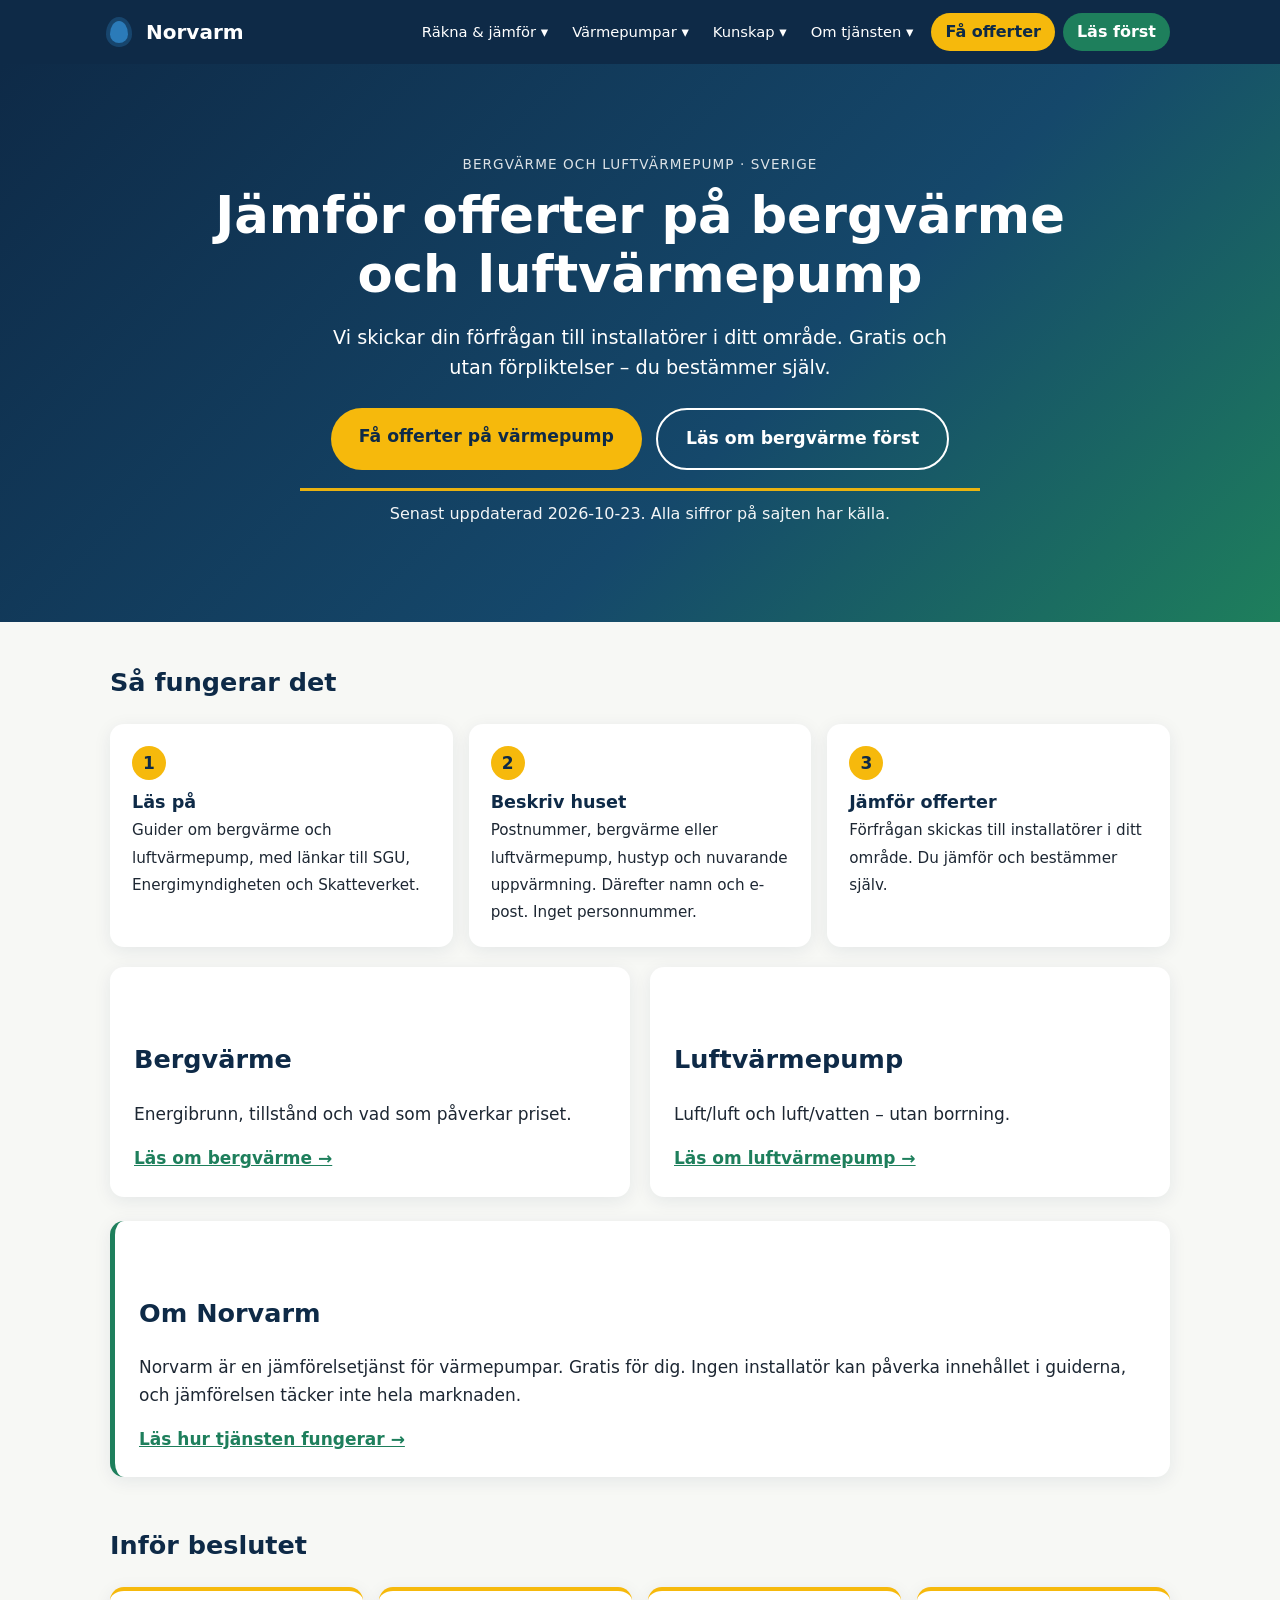
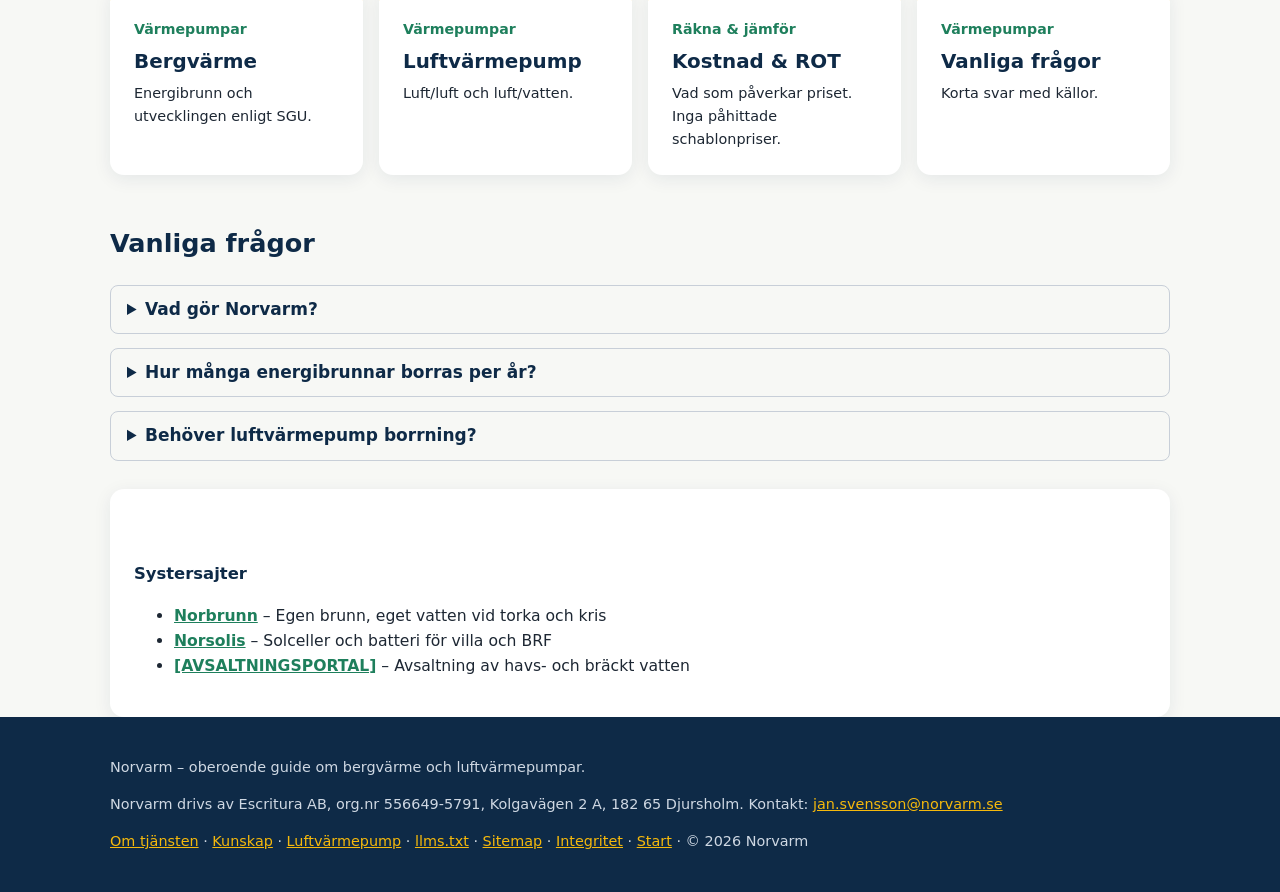
==== commit c3bf6e62: "Synka site med formulär-endpoint (2026-10-28)" ====
--- a/index.html
+++ b/index.html
@@ -1,4 +1,4 @@
-<!doctype html><html lang="sv"><head><meta charset="utf-8"><meta name="viewport" content="width=device-width,initial-scale=1"><title>Bergvärme och luftvärmepump – jämför offerter | Norvarm</title><meta name="description" content="Guider om bergvärme och luftvärmepumpar med källor, och offerter från installatörer i ditt område."><meta name="robots" content="noindex,nofollow"><!-- PROTOTYP: ta bort noindex vid publicering --><link rel="canonical" href="https://norvarm.se/"><meta property="og:type" content="website"><meta property="og:site_name" content="Norvarm"><meta property="og:title" content="Bergvärme och luftvärmepump – jämför offerter | Norvarm"><meta property="og:description" content="Guider om bergvärme och luftvärmepumpar med källor, och offerter från installatörer i ditt område."><meta property="og:url" content="https://norvarm.se/"><meta property="og:locale" content="sv_SE"><script type="application/ld+json">{"@context": "https://schema.org", "@graph": [{"@type": "Organization", "@id": "https://norvarm.se/#org", "name": "Norvarm", "url": "https://norvarm.se/", "description": "Oberoende guide om bergvärme och luftvärmepumpar, med förmedling av offertförfrågningar till installatörer.", "legalName": "Escritura AB", "taxID": "556649-5791", "address": {"@type": "PostalAddress", "streetAddress": "Kolgavägen 2 A", "postalCode": "182 65", "addressLocality": "Djursholm", "addressCountry": "SE"}}, {"@type": "FAQPage", "mainEntity": [{"@type": "Question", "name": "Vad gör Norvarm?", "acceptedAnswer": {"@type": "Answer", "text": "Norvarm samlar fakta om bergvärme och luftvärmepumpar och skickar din offertförfrågan vidare till installatörer i ditt område. Gratis för dig."}}, {"@type": "Question", "name": "Hur många energibrunnar borras per år?", "acceptedAnswer": {"@type": "Answer", "text": "I SGU:s brunnsregister finns 11 369 nya energibrunnar med borrår 2025, mot 21 293 år 2015."}}, {"@type": "Question", "name": "Behöver luftvärmepump borrning?", "acceptedAnswer": {"@type": "Answer", "text": "Nej. Den hämtar värme ur uteluften."}}]}, {"@type": "WebSite", "name": "Norvarm", "url": "https://norvarm.se/", "inLanguage": "sv-SE"}, {"@type": "Service", "name": "Offertförmedling värmepump", "serviceType": "Förmedling av offertförfrågningar för bergvärme och luftvärmepump", "provider": {"@id": "https://norvarm.se/#org"}, "areaServed": {"@type": "Country", "name": "Sverige"}, "offers": {"@type": "Offer", "price": "0", "priceCurrency": "SEK", "description": "Gratis för privatpersoner"}}]}</script><link rel="stylesheet" href="style.css"><!-- TODO: GoatCounter när domänen är live --></head><body>
+<!doctype html><html lang="sv"><head><meta charset="utf-8"><meta name="viewport" content="width=device-width,initial-scale=1"><title>Bergvärme och luftvärmepump – jämför offerter | Norvarm</title><meta name="description" content="Guider om bergvärme och luftvärmepumpar med källor, och offerter från installatörer i ditt område."><meta name="robots" content="noindex,nofollow"><!-- PROTOTYP: ta bort noindex vid publicering --><link rel="canonical" href="https://norvarm.se/"><meta property="og:type" content="website"><meta property="og:site_name" content="Norvarm"><meta property="og:title" content="Bergvärme och luftvärmepump – jämför offerter | Norvarm"><meta property="og:description" content="Guider om bergvärme och luftvärmepumpar med källor, och offerter från installatörer i ditt område."><meta property="og:url" content="https://norvarm.se/"><meta property="og:locale" content="sv_SE"><script type="application/ld+json">{"@context": "https://schema.org", "@graph": [{"@type": "Organization", "@id": "https://norvarm.se/#org", "name": "Norvarm", "url": "https://norvarm.se/", "description": "Oberoende guide om bergvärme och luftvärmepumpar, med förmedling av offertförfrågningar till installatörer.", "legalName": "Escritura AB", "taxID": "556649-5791", "address": {"@type": "PostalAddress", "streetAddress": "Kolgavägen 2 A", "postalCode": "182 65", "addressLocality": "Djursholm", "addressCountry": "SE"}, "email": "jan.svensson@norvarm.se", "contactPoint": {"@type": "ContactPoint", "contactType": "customer service", "email": "jan.svensson@norvarm.se", "availableLanguage": ["sv"]}}, {"@type": "FAQPage", "mainEntity": [{"@type": "Question", "name": "Vad gör Norvarm?", "acceptedAnswer": {"@type": "Answer", "text": "Norvarm samlar fakta om bergvärme och luftvärmepumpar och skickar din offertförfrågan vidare till installatörer i ditt område. Gratis för dig."}}, {"@type": "Question", "name": "Hur många energibrunnar borras per år?", "acceptedAnswer": {"@type": "Answer", "text": "I SGU:s brunnsregister finns 11 369 nya energibrunnar med borrår 2025, mot 21 293 år 2015."}}, {"@type": "Question", "name": "Behöver luftvärmepump borrning?", "acceptedAnswer": {"@type": "Answer", "text": "Nej. Den hämtar värme ur uteluften."}}]}, {"@type": "WebSite", "name": "Norvarm", "url": "https://norvarm.se/", "inLanguage": "sv-SE"}, {"@type": "Service", "name": "Offertförmedling värmepump", "serviceType": "Förmedling av offertförfrågningar för bergvärme och luftvärmepump", "provider": {"@id": "https://norvarm.se/#org"}, "areaServed": {"@type": "Country", "name": "Sverige"}, "offers": {"@type": "Offer", "price": "0", "priceCurrency": "SEK", "description": "Gratis för privatpersoner"}}]}</script><link rel="stylesheet" href="style.css"><!-- TODO: GoatCounter när domänen är live --></head><body>
 <a class="skip" href="#main">Hoppa till innehållet</a>
 <header><div class="wrap hd"><a class="logo" href="index.html"><span class="drop" aria-hidden="true"></span>Norvarm</a><button type="button" class="burger" aria-expanded="false" aria-controls="huvudmeny" aria-label="Öppna menyn">☰</button><nav id="huvudmeny" aria-label="Huvudmeny"><ul><li class="dd"><button type="button" aria-expanded="false" aria-controls="dd0">Räkna &amp; jämför <span aria-hidden="true">▾</span></button><ul id="dd0"><li><a href="offert.html">Jämför offerter</a></li><li><a href="kostnad-varmepump.html">Kostnad &amp; ROT</a></li></ul></li><li class="dd"><button type="button" aria-expanded="false" aria-controls="dd1">Värmepumpar <span aria-hidden="true">▾</span></button><ul id="dd1"><li><a href="bergvarme-energibrunn.html">Bergvärme</a></li><li><a href="luftvarmepump.html">Luftvärmepump</a></li><li><a href="vanliga-fragor-varme.html">Vanliga frågor</a></li></ul></li><li class="dd"><button type="button" aria-expanded="false" aria-controls="dd2">Kunskap <span aria-hidden="true">▾</span></button><ul id="dd2"><li><a href="kunskap.html">Alla guider</a></li></ul></li><li class="dd"><button type="button" aria-expanded="false" aria-controls="dd3">Om tjänsten <span aria-hidden="true">▾</span></button><ul id="dd3"><li><a href="om-tjansten.html">Så fungerar Norvarm</a></li><li><a href="integritet.html">Integritet</a></li></ul></li><li><a class="btn sm" href="offert.html">Få offerter</a></li><li><a class="btn sm alt" href="bergvarme-energibrunn.html">Läs först</a></li></ul></nav></div></header>
 <main id="main"><section class="hero"><div class="wrap"><p class="kicker">Bergvärme och luftvärmepump · Sverige</p><h1>Jämför offerter på bergvärme och luftvärmepump</h1><p>Vi skickar din förfrågan till installatörer i ditt område. Gratis och utan förpliktelser – du bestämmer själv.</p>
@@ -15,7 +15,7 @@
 <a class="card" href="luftvarmepump.html"><small>Värmepumpar</small><h3>Luftvärmepump</h3><p>Luft/luft och luft/vatten.</p></a>
 <a class="card" href="kostnad-varmepump.html"><small>Räkna &amp; jämför</small><h3>Kostnad &amp; ROT</h3><p>Vad som påverkar priset. Inga påhittade schablonpriser.</p></a>
 <a class="card" href="vanliga-fragor-varme.html"><small>Värmepumpar</small><h3>Vanliga frågor</h3><p>Korta svar med källor.</p></a></div></section>
-<section class="wrap"><section aria-labelledby="faq"><h2 id="faq">Vanliga frågor</h2><details><summary>Vad gör Norvarm?</summary><p>Norvarm samlar fakta om bergvärme och luftvärmepumpar och skickar din offertförfrågan vidare till installatörer i ditt område. Gratis för dig.</p></details><details><summary>Hur många energibrunnar borras per år?</summary><p>I SGU:s brunnsregister finns 11 369 nya energibrunnar med borrår 2025, mot 21 293 år 2015.</p></details><details><summary>Behöver luftvärmepump borrning?</summary><p>Nej. Den hämtar värme ur uteluften.</p></details></section><aside class="box" aria-label="Systersajter" style="margin-top:28px;font-size:.92em"><h2 style="font-size:1.05em">Systersajter</h2><ul><li><a href="https://norbrunn.se/" rel="noopener">Norbrunn</a> – Egen brunn, eget vatten vid torka och kris</li><li><a href="https://norsolis.com/" rel="noopener">Norsolis</a> – Solceller och batteri för villa och BRF</li><li><a href="https://[AVSALTNING-DOMÄN]/" rel="noopener">[AVSALTNINGSPORTAL]</a> – Avsaltning av havs- och bräckt vatten</li></ul></aside></section></main><footer><div class="wrap"><p>Norvarm – oberoende guide om bergvärme och luftvärmepumpar.</p><p>Norvarm drivs av Escritura AB, org.nr 556649-5791, Kolgavägen 2 A, 182 65 Djursholm. Kontakt: jan.svensson@norvarm.se <!-- TODO: brevlådan finns inte än – skapa den och sätt MEJL_KLAR=True innan publicering --></p><p><a href="om-tjansten.html">Om tjänsten</a> · <a href="kunskap.html">Kunskap</a> · <a href="luftvarmepump.html">Luftvärmepump</a> · <a href="llms.txt">llms.txt</a> · <a href="sitemap.xml">Sitemap</a> · <a href="integritet.html">Integritet</a> · <a href="index.html">Start</a> · © 2026 Norvarm</p></div></footer>
+<section class="wrap"><section aria-labelledby="faq"><h2 id="faq">Vanliga frågor</h2><details><summary>Vad gör Norvarm?</summary><p>Norvarm samlar fakta om bergvärme och luftvärmepumpar och skickar din offertförfrågan vidare till installatörer i ditt område. Gratis för dig.</p></details><details><summary>Hur många energibrunnar borras per år?</summary><p>I SGU:s brunnsregister finns 11 369 nya energibrunnar med borrår 2025, mot 21 293 år 2015.</p></details><details><summary>Behöver luftvärmepump borrning?</summary><p>Nej. Den hämtar värme ur uteluften.</p></details></section><aside class="box" aria-label="Systersajter" style="margin-top:28px;font-size:.92em"><h2 style="font-size:1.05em">Systersajter</h2><ul><li><a href="https://norbrunn.se/" rel="noopener">Norbrunn</a> – Egen brunn, eget vatten vid torka och kris</li><li><a href="https://norsolis.com/" rel="noopener">Norsolis</a> – Solceller och batteri för villa och BRF</li><li><a href="https://[AVSALTNING-DOMÄN]/" rel="noopener">[AVSALTNINGSPORTAL]</a> – Avsaltning av havs- och bräckt vatten</li></ul></aside></section></main><footer><div class="wrap"><p>Norvarm – oberoende guide om bergvärme och luftvärmepumpar.</p><p>Norvarm drivs av Escritura AB, org.nr 556649-5791, Kolgavägen 2 A, 182 65 Djursholm. Kontakt: <a href="mailto:jan.svensson@norvarm.se">jan.svensson@norvarm.se</a></p><p><a href="om-tjansten.html">Om tjänsten</a> · <a href="kunskap.html">Kunskap</a> · <a href="luftvarmepump.html">Luftvärmepump</a> · <a href="llms.txt">llms.txt</a> · <a href="sitemap.xml">Sitemap</a> · <a href="integritet.html">Integritet</a> · <a href="index.html">Start</a> · © 2026 Norvarm</p></div></footer>
 <script>(function(){var dds=document.querySelectorAll('.dd');function closeAll(x){dds.forEach(function(d){if(d!==x){d.classList.remove('on');d.firstElementChild.setAttribute('aria-expanded','false')}})}
 dds.forEach(function(d){var b=d.firstElementChild;b.addEventListener('click',function(){var o=!d.classList.contains('on');closeAll(d);d.classList.toggle('on',o);b.setAttribute('aria-expanded',String(o))})});
 var bg=document.querySelector('.burger');bg.addEventListener('click',function(){var o=document.body.classList.toggle('open');bg.setAttribute('aria-expanded',String(o));bg.setAttribute('aria-label',o?'Stäng menyn':'Öppna menyn')});
